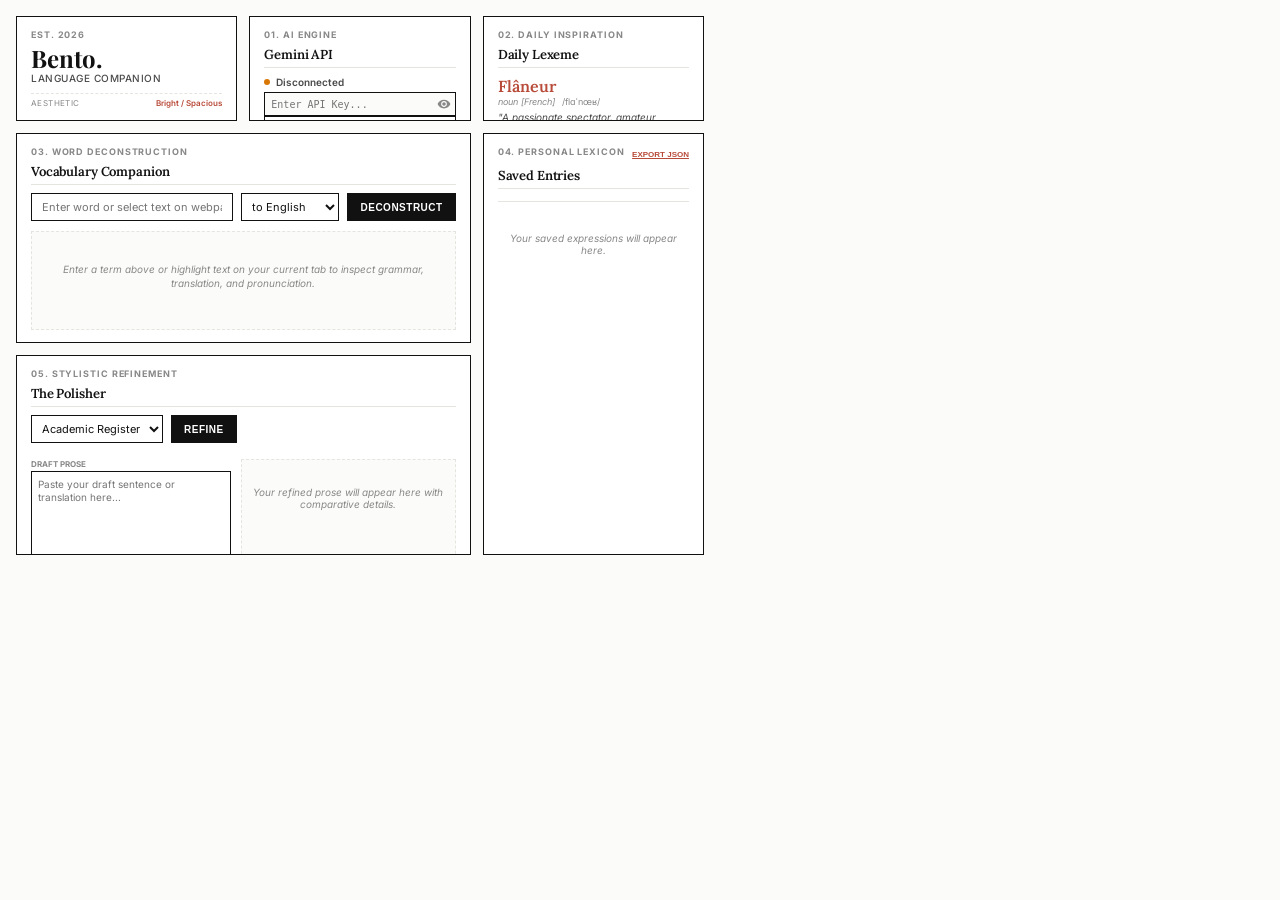
==== bento-language-companion/popup.html @ 23aacdea "refactor: reorganize project files into dedicated directories for cleaner extension imports" ====
<!DOCTYPE html>
<html lang="en">
<head>
  <meta charset="UTF-8">
  <meta name="viewport" content="width=device-width, initial-scale=1.0">
  <title>Bento Language Companion</title>
  <!-- Google Fonts: Inter for UI/Controls, Playfair Display & Lora for Headings and Literary elements -->
  <link rel="preconnect" href="https://fonts.googleapis.com">
  <link rel="preconnect" href="https://fonts.gstatic.com" crossorigin>
  <link href="https://fonts.googleapis.com/css2?family=Inter:wght@300;400;500;600;700&family=Lora:ital,wght@0,400;0,500;0,600;1,400&family=Playfair+Display:ital,wght@0,600;0,700;1,500&display=swap" rel="stylesheet">
  <link rel="stylesheet" href="popup.css">
</head>
<body>
  <div class="app-container">
    <div class="bento-grid">
      
      <!-- Card 1: Branding -->
      <header class="bento-card card-branding">
        <div class="card-meta">EST. 2026</div>
        <h1 class="logo-text">Bento.</h1>
        <p class="logo-sub">Language Companion</p>
        <div class="theme-placeholder">
          <span class="theme-label">Aesthetic</span>
          <span class="theme-status">Bright / Spacious</span>
        </div>
      </header>

      <!-- Card 2: API Connection -->
      <section class="bento-card card-api">
        <div class="card-meta">01. AI Engine</div>
        <h2 class="section-title">Gemini API</h2>
        <div class="api-status-group">
          <span class="status-dot" id="api-status-dot"></span>
          <span class="status-text" id="api-status-text">Disconnected</span>
        </div>
        <div class="api-input-wrapper">
          <input type="password" id="api-key-input" placeholder="Enter API Key..." autocomplete="off">
          <button class="icon-btn" id="toggle-key-visibility" title="Toggle visibility">
            <svg class="icon" viewBox="0 0 24 24"><path d="M12 4.5C7 4.5 2.73 7.61 1 12c1.73 4.39 6 7.5 11 7.5s9.27-3.11 11-7.5c-1.73-4.39-6-7.5-11-7.5zM12 17c-2.76 0-5-2.24-5-5s2.24-5 5-5 5 2.24 5 5-2.24 5-5 5zm0-8c-1.66 0-3 1.34-3 3s1.34 3 3 3 3-1.34 3-3-1.34-3-3-3z"/></svg>
          </button>
        </div>
        <button class="btn btn-save-key" id="save-key-btn">Link Key</button>
      </section>

      <!-- Card 3: Daily Lexeme -->
      <section class="bento-card card-lexeme">
        <div class="card-meta">02. Daily Inspiration</div>
        <h2 class="section-title">Daily Lexeme</h2>
        <div class="lexeme-content">
          <div class="lexeme-word" id="daily-word">Flâneur</div>
          <div class="lexeme-details">
            <span class="lexeme-pos" id="daily-pos">noun [French]</span>
            <span class="lexeme-ipa" id="daily-ipa">/flɑˈnœʁ/</span>
          </div>
          <blockquote class="lexeme-definition" id="daily-def">
            "A passionate spectator, amateur detective, and investigator of the city."
          </blockquote>
        </div>
      </section>

      <!-- Card 4: Vocabulary Companion -->
      <section class="bento-card card-vocab">
        <div class="card-meta">03. Word Deconstruction</div>
        <h2 class="section-title">Vocabulary Companion</h2>
        
        <div class="form-row">
          <div class="input-group">
            <input type="text" id="vocab-input" placeholder="Enter word or select text on webpage..." autocomplete="off">
          </div>
          <div class="select-group">
            <select id="vocab-lang">
              <option value="English">to English</option>
              <option value="French">to French</option>
              <option value="German">to German</option>
              <option value="Spanish">to Spanish</option>
              <option value="Japanese">to Japanese</option>
              <option value="Chinese">to Chinese</option>
            </select>
          </div>
          <button class="btn btn-primary" id="vocab-btn">Deconstruct</button>
        </div>

        <!-- Output display area -->
        <div class="output-container" id="vocab-output-container">
          <div class="output-placeholder" id="vocab-placeholder">
            Enter a term above or highlight text on your current tab to inspect grammar, translation, and pronunciation.
          </div>
          <div class="output-result hidden" id="vocab-result">
            <div class="result-header">
              <span class="result-word" id="res-word">Word</span>
              <span class="result-ipa" id="res-ipa">/ipa/</span>
              <span class="result-pos" id="res-pos">noun</span>
              <button class="icon-btn btn-save-lexicon" id="save-to-lexicon" title="Save to Lexicon">
                <svg class="icon" viewBox="0 0 24 24"><path d="M17 3H7c-1.1 0-1.99.9-1.99 2L5 21l7-3 7 3V5c0-1.1-.9-2-2-2zm0 15l-5-2.18L7 18V5h10v13z"/></svg>
              </button>
            </div>
            <div class="result-body">
              <div class="result-section">
                <h3 class="result-section-title">Translation & Meaning</h3>
                <p id="res-meaning"></p>
              </div>
              <div class="result-section">
                <h3 class="result-section-title">Etymology & Nuance</h3>
                <p id="res-etymology"></p>
              </div>
              <div class="result-section">
                <h3 class="result-section-title">Exemplar Context</h3>
                <p class="result-quote" id="res-example"></p>
              </div>
            </div>
          </div>
          <div class="loader-spinner hidden" id="vocab-loader">
            <div class="spinner"></div>
            <span>Analyzing linguistic structures...</span>
          </div>
        </div>
      </section>

      <!-- Card 5: Saved Lexicon -->
      <section class="bento-card card-lexicon">
        <div class="card-meta-row">
          <span class="card-meta">04. Personal Lexicon</span>
          <button class="text-link-btn" id="export-lexicon-btn">Export JSON</button>
        </div>
        <h2 class="section-title">Saved Entries</h2>
        
        <div class="lexicon-list-wrapper">
          <ul class="lexicon-list" id="lexicon-list">
            <!-- Dynamically populated -->
            <li class="lexicon-empty-state" id="lexicon-empty">Your saved expressions will appear here.</li>
          </ul>
        </div>
      </section>

      <!-- Card 6: Style Polisher -->
      <section class="bento-card card-polish">
        <div class="card-meta">05. Stylistic Refinement</div>
        <h2 class="section-title">The Polisher</h2>

        <div class="polish-form">
          <div class="form-row">
            <div class="select-group">
              <select id="polish-register">
                <option value="Academic">Academic Register</option>
                <option value="Literary">Literary Prose</option>
                <option value="Clear">Minimalist / Clear</option>
              </select>
            </div>
            <button class="btn btn-primary" id="polish-btn">Refine</button>
          </div>
          
          <div class="polish-text-areas">
            <div class="text-area-box">
              <label for="polish-input">Draft Prose</label>
              <textarea id="polish-input" placeholder="Paste your draft sentence or translation here..."></textarea>
            </div>
            <div class="text-area-box output-box" id="polish-output-container">
              <div class="output-placeholder" id="polish-placeholder">
                Your refined prose will appear here with comparative details.
              </div>
              <div class="polish-result hidden" id="polish-result-box">
                <label>Polished Version</label>
                <div class="polished-text" id="polished-text-out"></div>
                <div class="polish-explanation" id="polished-explanation-out"></div>
                <button class="btn btn-secondary btn-copy" id="copy-polished-btn">
                  Copy Output
                </button>
              </div>
              <div class="loader-spinner hidden" id="polish-loader">
                <div class="spinner"></div>
                <span>Polishing prose style...</span>
              </div>
            </div>
          </div>
        </div>
      </section>

    </div>
  </div>
</body>
</html>
---- bento-language-companion/popup.css ----
/* CSS Design System - Bento Language Companion (Swiss Minimalism) */

:root {
  /* Bright & Spacious Theme Variables */
  --bg-app: #fbfbf9;
  --bg-card: #ffffff;
  --text-primary: #111111;
  --text-secondary: #4a4a4a;
  --text-muted: #888888;
  --border-color: #111111;
  --border-secondary: #e5e5e0;
  --accent-color: #b84a39; /* Muted Swiss Terracotta */
  --accent-light: #fdf5f4;
  --focus-shadow: 3px 3px 0px #111111;
  --card-shadow: 1px 1px 0px rgba(0, 0, 0, 0.05);
  
  /* Fonts */
  --font-sans: 'Inter', system-ui, -apple-system, sans-serif;
  --font-serif: 'Lora', 'Georgia', serif;
  --font-logo: 'Playfair Display', serif;
}

/* Base resets & layout */
* {
  box-sizing: border-box;
  margin: 0;
  padding: 0;
}

body {
  font-family: var(--font-sans);
  background-color: var(--bg-app);
  color: var(--text-primary);
  width: 720px;
  height: 580px;
  overflow: hidden;
  display: flex;
  flex-direction: column;
}

.app-container {
  padding: 16px;
  width: 100%;
  height: 100%;
  display: flex;
  flex-direction: column;
  justify-content: space-between;
}

/* Bento Grid Configuration */
.bento-grid {
  display: grid;
  grid-template-columns: repeat(3, 1fr);
  grid-template-rows: 105px 210px 200px;
  gap: 12px;
  width: 100%;
  height: 100%;
}

/* Bento Card Base */
.bento-card {
  background-color: var(--bg-card);
  border: 1px solid var(--border-color);
  padding: 12px 14px;
  display: flex;
  flex-direction: column;
  position: relative;
  transition: all 0.2s cubic-bezier(0.16, 1, 0.3, 1);
  overflow: hidden;
}

.bento-card:hover {
  transform: translateY(-1px);
  box-shadow: 2px 2px 0px var(--border-color);
}

/* Card Meta (Swiss labels, upper-case, small) */
.card-meta, .card-meta-row {
  font-size: 9px;
  font-weight: 700;
  letter-spacing: 0.1em;
  text-transform: uppercase;
  color: var(--text-muted);
  margin-bottom: 6px;
}

.card-meta-row {
  display: flex;
  justify-content: space-between;
  align-items: center;
  margin-bottom: 4px;
}

.section-title {
  font-family: var(--font-serif);
  font-size: 13px;
  font-weight: 600;
  letter-spacing: -0.01em;
  color: var(--text-primary);
  margin-bottom: 8px;
  border-bottom: 1px solid var(--border-secondary);
  padding-bottom: 4px;
}

/* Card 1: Branding Details */
.card-branding {
  grid-column: 1;
  grid-row: 1;
  background-color: #ffffff;
  display: flex;
  flex-direction: column;
  justify-content: space-between;
}

.logo-text {
  font-family: var(--font-logo);
  font-size: 24px;
  font-weight: 700;
  line-height: 1;
  color: var(--text-primary);
}

.logo-sub {
  font-size: 10px;
  font-weight: 500;
  text-transform: uppercase;
  letter-spacing: 0.05em;
  color: var(--text-secondary);
  margin-top: 2px;
}

.theme-placeholder {
  display: flex;
  justify-content: space-between;
  align-items: center;
  font-size: 8px;
  margin-top: auto;
  border-top: 1px dashed var(--border-secondary);
  padding-top: 4px;
}

.theme-label {
  color: var(--text-muted);
  text-transform: uppercase;
  letter-spacing: 0.05em;
}

.theme-status {
  font-weight: 600;
  color: var(--accent-color);
}

/* Card 2: API Connection */
.card-api {
  grid-column: 2;
  grid-row: 1;
  justify-content: space-between;
}

.api-status-group {
  display: flex;
  align-items: center;
  gap: 6px;
  font-size: 10px;
  font-weight: 600;
}

.status-dot {
  width: 6px;
  height: 6px;
  border-radius: 50%;
  background-color: #d97706; /* Amber default */
  display: inline-block;
  transition: background-color 0.3s;
}

.status-dot.connected {
  background-color: #16a34a; /* Green */
}

.status-text {
  color: var(--text-secondary);
}

.api-input-wrapper {
  display: flex;
  border: 1px solid var(--border-color);
  background-color: var(--bg-app);
  height: 24px;
  align-items: center;
  margin-top: 4px;
}

.api-input-wrapper input {
  border: none;
  background: transparent;
  padding: 0 6px;
  font-size: 10px;
  width: 100%;
  color: var(--text-primary);
  font-family: monospace;
}

.api-input-wrapper input:focus {
  outline: none;
}

.btn-save-key {
  height: 22px;
  font-size: 9px;
  line-height: 20px;
  padding: 0;
  background-color: var(--text-primary);
  color: #ffffff;
  border: 1px solid var(--border-color);
  font-weight: 600;
  text-transform: uppercase;
  letter-spacing: 0.05em;
  cursor: pointer;
  width: 100%;
  transition: all 0.1s;
}

.btn-save-key:hover {
  background-color: #ffffff;
  color: var(--text-primary);
}

/* Card 3: Daily Lexeme */
.card-lexeme {
  grid-column: 3;
  grid-row: 1;
  background-color: var(--bg-card);
}

.lexeme-content {
  display: flex;
  flex-direction: column;
  height: 100%;
  justify-content: center;
}

.lexeme-word {
  font-family: var(--font-serif);
  font-size: 16px;
  font-weight: 600;
  color: var(--accent-color);
}

.lexeme-details {
  font-size: 9px;
  color: var(--text-muted);
  margin-bottom: 4px;
}

.lexeme-pos {
  font-style: italic;
}

.lexeme-ipa {
  margin-left: 4px;
  font-family: var(--font-sans);
}

.lexeme-definition {
  font-size: 10px;
  line-height: 1.3;
  color: var(--text-secondary);
  font-style: italic;
  display: -webkit-box;
  -webkit-line-clamp: 2;
  -webkit-box-orient: vertical;
  overflow: hidden;
}

/* Card 4: Vocabulary Companion */
.card-vocab {
  grid-column: 1 / span 2;
  grid-row: 2;
}

.form-row {
  display: flex;
  gap: 8px;
  margin-bottom: 10px;
  align-items: center;
}

.input-group {
  flex: 1;
}

.input-group input, .select-group select, textarea, select {
  width: 100%;
  border: 1px solid var(--border-color);
  padding: 6px 10px;
  font-size: 11px;
  font-family: var(--font-sans);
  background-color: #ffffff;
  color: var(--text-primary);
  outline: none;
  transition: border-color 0.15s ease;
}

.input-group input:focus, .select-group select:focus, textarea:focus, select:focus {
  border-color: var(--accent-color);
  box-shadow: 1px 1px 0px var(--border-color);
}

.select-group select {
  height: 28px;
  padding: 4px 6px;
  cursor: pointer;
}

.btn {
  border: 1px solid var(--border-color);
  padding: 6px 12px;
  font-size: 10px;
  font-weight: 600;
  text-transform: uppercase;
  letter-spacing: 0.05em;
  background-color: var(--bg-card);
  color: var(--text-primary);
  cursor: pointer;
  transition: all 0.1s ease;
  height: 28px;
  white-space: nowrap;
}

.btn-primary {
  background-color: var(--text-primary);
  color: #ffffff;
}

.btn-primary:hover {
  background-color: #ffffff;
  color: var(--text-primary);
  box-shadow: var(--focus-shadow);
}

.btn-secondary:hover {
  background-color: var(--bg-app);
  box-shadow: var(--focus-shadow);
}

/* Output Containers */
.output-container {
  border: 1px dashed var(--border-secondary);
  background-color: var(--bg-app);
  flex-grow: 1;
  padding: 10px;
  position: relative;
  overflow-y: auto;
  font-size: 11px;
  line-height: 1.4;
  height: 120px;
}

.output-placeholder {
  color: var(--text-muted);
  font-style: italic;
  font-size: 10px;
  text-align: center;
  margin-top: 20px;
}

.output-result {
  display: flex;
  flex-direction: column;
  gap: 8px;
}

.result-header {
  display: flex;
  align-items: baseline;
  gap: 8px;
  border-bottom: 1px solid var(--border-secondary);
  padding-bottom: 4px;
}

.result-word {
  font-family: var(--font-serif);
  font-size: 16px;
  font-weight: 700;
  color: var(--text-primary);
}

.result-ipa {
  font-size: 10px;
  color: var(--text-muted);
}

.result-pos {
  font-size: 9px;
  text-transform: uppercase;
  font-weight: 600;
  background-color: var(--border-secondary);
  padding: 1px 4px;
}

.btn-save-lexicon {
  margin-left: auto;
  align-self: center;
}

.result-body {
  display: flex;
  flex-direction: column;
  gap: 8px;
}

.result-section {
  display: flex;
  flex-direction: column;
}

.result-section-title {
  font-size: 9px;
  text-transform: uppercase;
  font-weight: 700;
  color: var(--text-muted);
  letter-spacing: 0.05em;
  margin-bottom: 2px;
}

.result-quote {
  font-family: var(--font-serif);
  font-style: italic;
  color: var(--text-secondary);
  border-left: 2px solid var(--accent-color);
  padding-left: 6px;
}

/* Card 5: Saved Lexicon History */
.card-lexicon {
  grid-column: 3;
  grid-row: 2 / span 2;
  height: 100%;
}

.lexicon-list-wrapper {
  overflow-y: auto;
  flex-grow: 1;
  margin-top: 4px;
  border-top: 1px solid var(--border-secondary);
}

.lexicon-list {
  list-style: none;
  display: flex;
  flex-direction: column;
}

.lexicon-empty-state {
  color: var(--text-muted);
  font-style: italic;
  font-size: 10px;
  text-align: center;
  padding: 30px 10px;
}

.lexicon-item {
  display: flex;
  justify-content: space-between;
  align-items: center;
  padding: 8px 4px;
  border-bottom: 1px solid var(--border-secondary);
  transition: background-color 0.15s ease;
  cursor: pointer;
}

.lexicon-item:hover {
  background-color: var(--bg-app);
}

.lexicon-item-content {
  display: flex;
  flex-direction: column;
  gap: 2px;
}

.lexicon-item-word {
  font-family: var(--font-serif);
  font-weight: 600;
  font-size: 12px;
  color: var(--text-primary);
}

.lexicon-item-meta {
  font-size: 8px;
  color: var(--text-muted);
  text-transform: uppercase;
}

.btn-delete-item {
  opacity: 0.3;
  transition: opacity 0.15s;
  background: transparent;
  border: none;
  cursor: pointer;
  padding: 4px;
  display: flex;
  align-items: center;
}

.lexicon-item:hover .btn-delete-item {
  opacity: 0.8;
}

.btn-delete-item:hover {
  opacity: 1 !important;
  color: var(--accent-color);
}

/* Card 6: Style Polisher */
.card-polish {
  grid-column: 1 / span 2;
  grid-row: 3;
}

.polish-form {
  display: flex;
  flex-direction: column;
  height: 100%;
}

.polish-text-areas {
  display: flex;
  gap: 10px;
  flex-grow: 1;
  height: 110px;
  margin-top: 6px;
}

.text-area-box {
  flex: 1;
  display: flex;
  flex-direction: column;
}

.text-area-box label {
  font-size: 8px;
  font-weight: 700;
  text-transform: uppercase;
  color: var(--text-muted);
  margin-bottom: 2px;
}

.text-area-box textarea {
  flex-grow: 1;
  resize: none;
  font-size: 10px;
  line-height: 1.3;
  border: 1px solid var(--border-color);
  padding: 6px;
  background-color: #ffffff;
}

.output-box {
  background-color: var(--bg-app);
  border: 1px dashed var(--border-secondary);
  padding: 6px;
  overflow-y: auto;
  position: relative;
}

.polish-result {
  display: flex;
  flex-direction: column;
  height: 100%;
  justify-content: space-between;
}

.polished-text {
  font-family: var(--font-serif);
  font-size: 11px;
  color: var(--text-primary);
  font-weight: 500;
  line-height: 1.3;
  margin-bottom: 4px;
  border-bottom: 1px dashed var(--border-secondary);
  padding-bottom: 4px;
}

.polished-explanation {
  font-size: 9px;
  color: var(--text-secondary);
  line-height: 1.3;
  margin-bottom: 6px;
}

.btn-copy {
  align-self: flex-end;
  height: 20px;
  font-size: 8px;
  padding: 0 6px;
  line-height: 18px;
  background-color: var(--text-primary);
  color: #ffffff;
}

/* Icons styling */
.icon {
  width: 14px;
  height: 14px;
  fill: currentColor;
}

.icon-btn {
  background: transparent;
  border: none;
  cursor: pointer;
  display: flex;
  align-items: center;
  justify-content: center;
  color: var(--text-muted);
  padding: 4px;
  transition: color 0.15s;
}

.icon-btn:hover {
  color: var(--text-primary);
}

.text-link-btn {
  background: transparent;
  border: none;
  font-size: 8px;
  font-weight: 700;
  text-transform: uppercase;
  color: var(--accent-color);
  cursor: pointer;
  text-decoration: underline;
}

/* Utility visibility states */
.hidden {
  display: none !important;
}

/* Spinner Loader */
.loader-spinner {
  display: flex;
  flex-direction: column;
  align-items: center;
  justify-content: center;
  height: 100%;
  gap: 8px;
  color: var(--text-secondary);
  font-size: 10px;
}

.spinner {
  width: 16px;
  height: 16px;
  border: 1.5px solid var(--border-secondary);
  border-top-color: var(--accent-color);
  border-radius: 50%;
  animation: spin 0.8s linear infinite;
}

@keyframes spin {
  to { transform: rotate(360deg); }
}

/* Scrollbars styling for premium feel */
::-webkit-scrollbar {
  width: 4px;
}

::-webkit-scrollbar-track {
  background: transparent;
}

::-webkit-scrollbar-thumb {
  background: var(--border-secondary);
  border-radius: 2px;
}

::-webkit-scrollbar-thumb:hover {
  background: var(--text-muted);
}
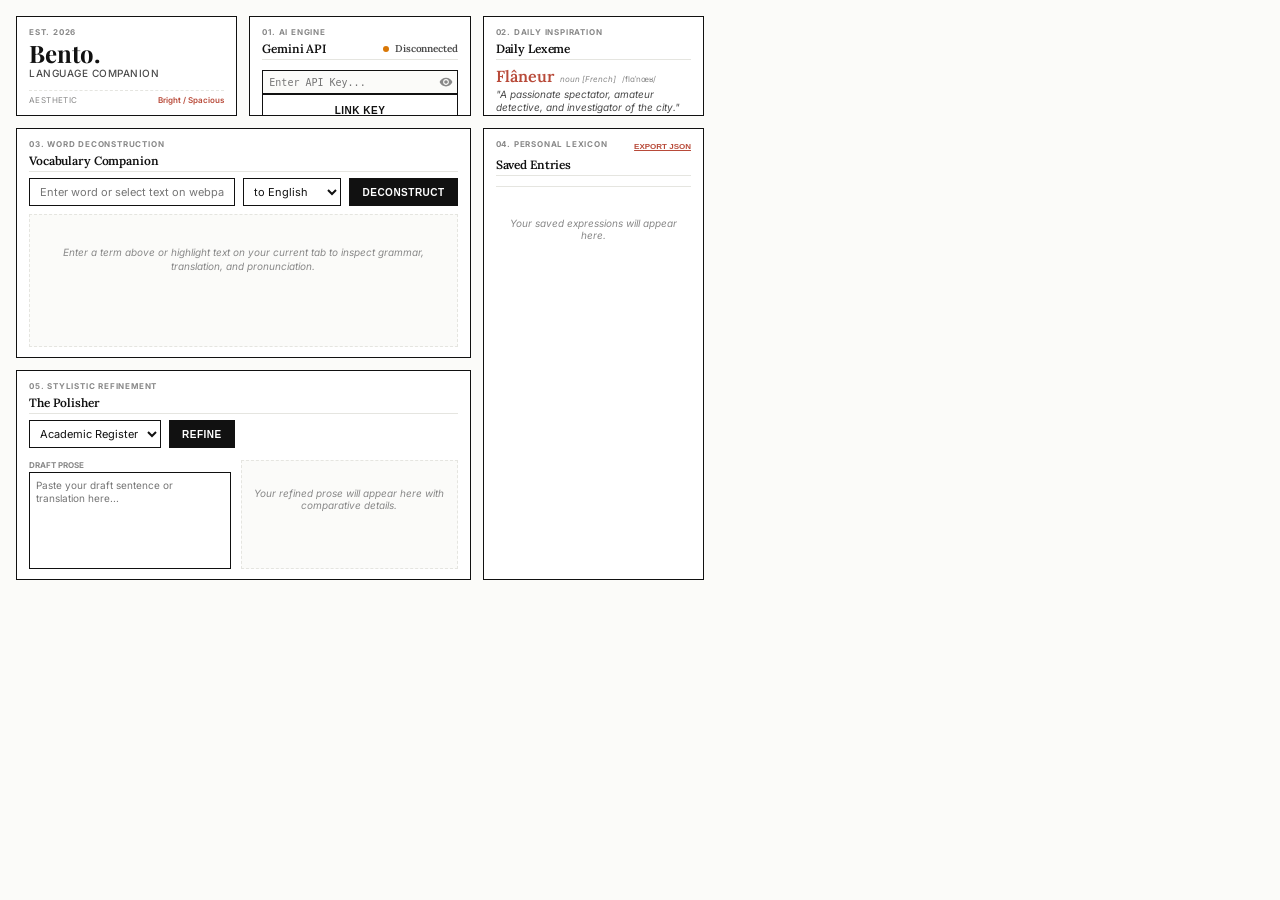
==== commit 0e124aa2: "style: fix bento grid card content overflows and borders overlapping in companion extension popup" ====
--- a/bento-language-companion/popup.html
+++ b/bento-language-companion/popup.html
@@ -28,11 +28,13 @@
       <!-- Card 2: API Connection -->
       <section class="bento-card card-api">
         <div class="card-meta">01. AI Engine</div>
-        <h2 class="section-title">Gemini API</h2>
-        <div class="api-status-group">
-          <span class="status-dot" id="api-status-dot"></span>
-          <span class="status-text" id="api-status-text">Disconnected</span>
-        </div>
+        <h2 class="section-title flex-title">
+          <span>Gemini API</span>
+          <div class="api-status-group">
+            <span class="status-dot" id="api-status-dot"></span>
+            <span class="status-text" id="api-status-text">Disconnected</span>
+          </div>
+        </h2>
         <div class="api-input-wrapper">
           <input type="password" id="api-key-input" placeholder="Enter API Key..." autocomplete="off">
           <button class="icon-btn" id="toggle-key-visibility" title="Toggle visibility">
@@ -47,8 +49,8 @@
         <div class="card-meta">02. Daily Inspiration</div>
         <h2 class="section-title">Daily Lexeme</h2>
         <div class="lexeme-content">
-          <div class="lexeme-word" id="daily-word">Flâneur</div>
-          <div class="lexeme-details">
+          <div class="lexeme-header">
+            <span class="lexeme-word" id="daily-word">Flâneur</span>
             <span class="lexeme-pos" id="daily-pos">noun [French]</span>
             <span class="lexeme-ipa" id="daily-ipa">/flɑˈnœʁ/</span>
           </div>
--- a/bento-language-companion/popup.css
+++ b/bento-language-companion/popup.css
@@ -32,7 +32,7 @@
   background-color: var(--bg-app);
   color: var(--text-primary);
   width: 720px;
-  height: 580px;
+  height: 600px;
   overflow: hidden;
   display: flex;
   flex-direction: column;
@@ -51,7 +51,7 @@
 .bento-grid {
   display: grid;
   grid-template-columns: repeat(3, 1fr);
-  grid-template-rows: 105px 210px 200px;
+  grid-template-rows: 100px 230px 210px;
   gap: 12px;
   width: 100%;
   height: 100%;
@@ -61,7 +61,7 @@
 .bento-card {
   background-color: var(--bg-card);
   border: 1px solid var(--border-color);
-  padding: 12px 14px;
+  padding: 10px 12px;
   display: flex;
   flex-direction: column;
   position: relative;
@@ -76,12 +76,12 @@
 
 /* Card Meta (Swiss labels, upper-case, small) */
 .card-meta, .card-meta-row {
-  font-size: 9px;
+  font-size: 8px;
   font-weight: 700;
   letter-spacing: 0.1em;
   text-transform: uppercase;
   color: var(--text-muted);
-  margin-bottom: 6px;
+  margin-bottom: 4px;
 }
 
 .card-meta-row {
@@ -93,13 +93,19 @@
 
 .section-title {
   font-family: var(--font-serif);
-  font-size: 13px;
+  font-size: 12px;
   font-weight: 600;
   letter-spacing: -0.01em;
   color: var(--text-primary);
-  margin-bottom: 8px;
+  margin-bottom: 6px;
   border-bottom: 1px solid var(--border-secondary);
-  padding-bottom: 4px;
+  padding-bottom: 3px;
+}
+
+.flex-title {
+  display: flex;
+  justify-content: space-between;
+  align-items: center;
 }
 
 /* Card 1: Branding Details */
@@ -247,19 +253,22 @@
   color: var(--accent-color);
 }
 
-.lexeme-details {
-  font-size: 9px;
-  color: var(--text-muted);
-  margin-bottom: 4px;
+.lexeme-header {
+  display: flex;
+  align-items: baseline;
+  gap: 6px;
+  margin-bottom: 2px;
 }
 
 .lexeme-pos {
+  font-size: 8px;
+  color: var(--text-muted);
   font-style: italic;
 }
 
 .lexeme-ipa {
-  margin-left: 4px;
-  font-family: var(--font-sans);
+  font-size: 8px;
+  color: var(--text-muted);
 }
 
 .lexeme-definition {
@@ -282,7 +291,7 @@
 .form-row {
   display: flex;
   gap: 8px;
-  margin-bottom: 10px;
+  margin-bottom: 8px;
   align-items: center;
 }
 
@@ -354,7 +363,7 @@
   overflow-y: auto;
   font-size: 11px;
   line-height: 1.4;
-  height: 120px;
+  height: 130px;
 }
 
 .output-placeholder {
@@ -529,8 +538,8 @@
   display: flex;
   gap: 10px;
   flex-grow: 1;
-  height: 110px;
-  margin-top: 6px;
+  height: 100px;
+  margin-top: 4px;
 }
 
 .text-area-box {
